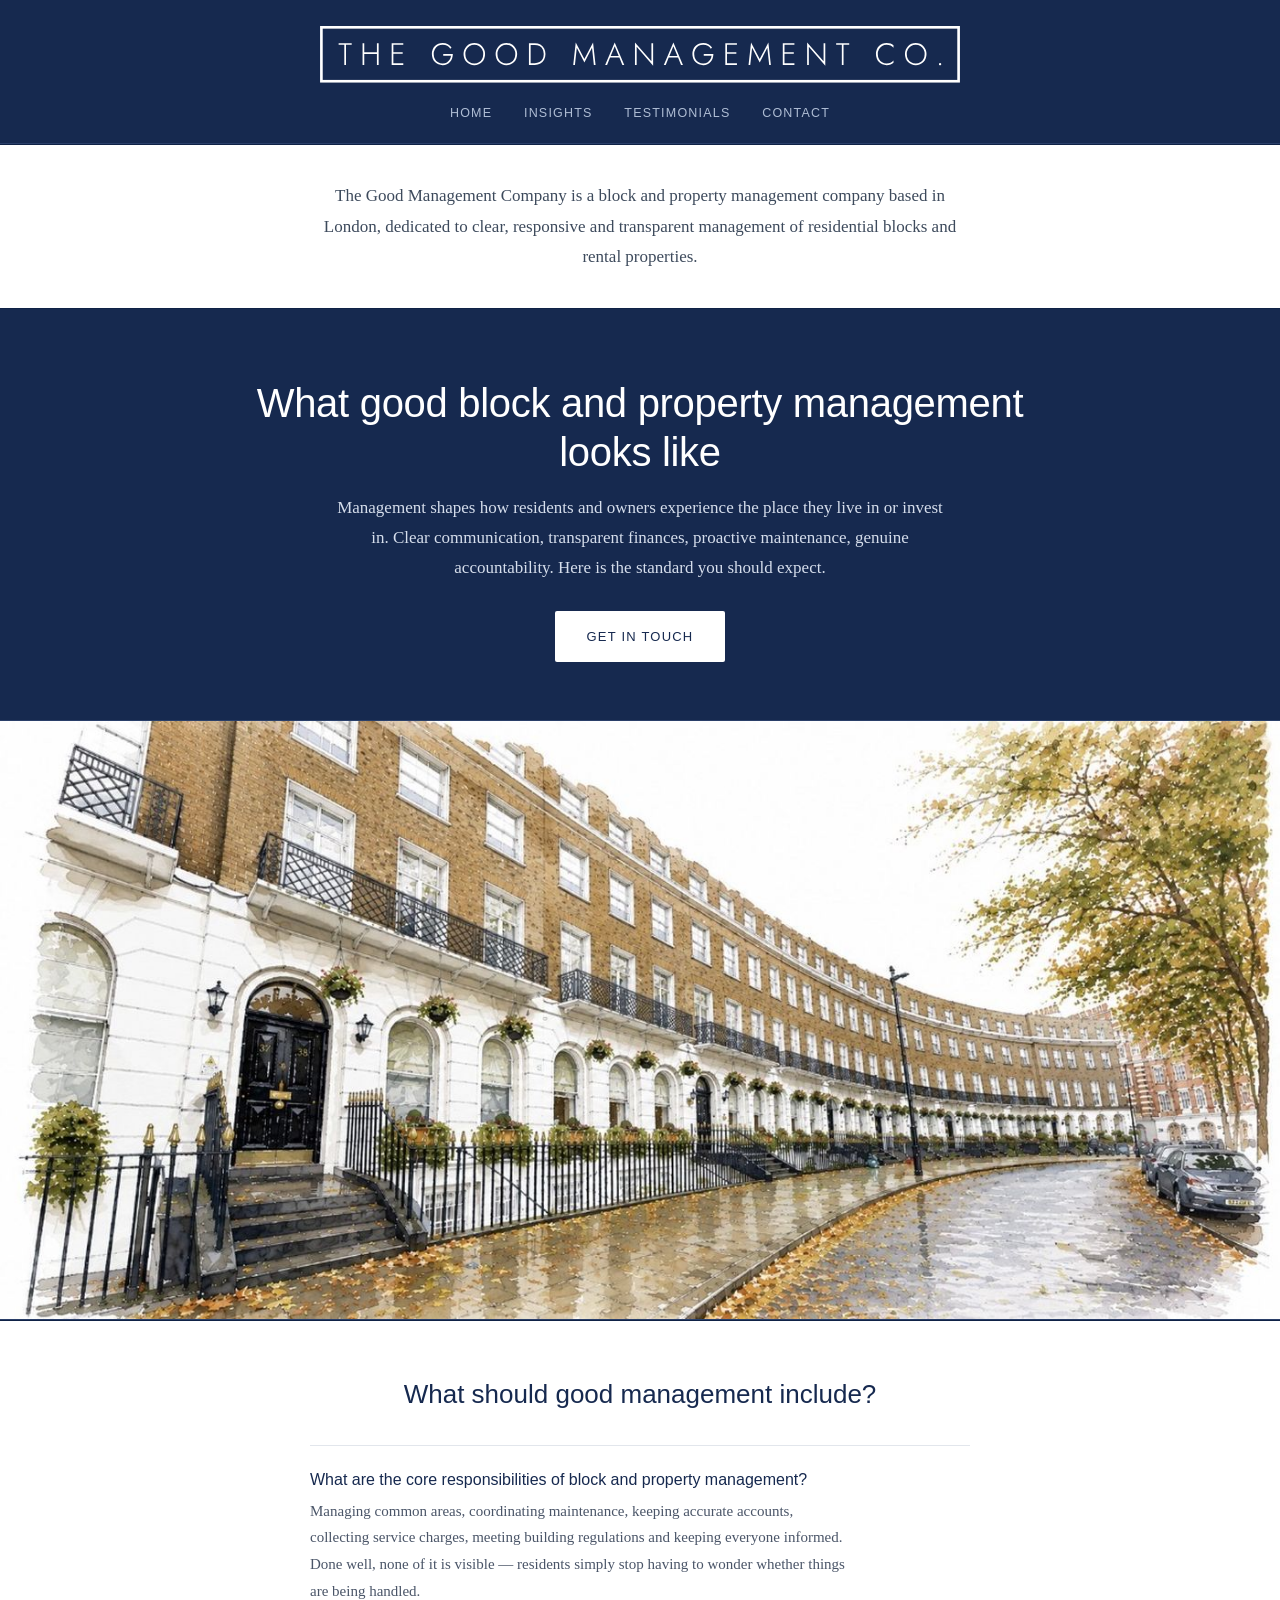
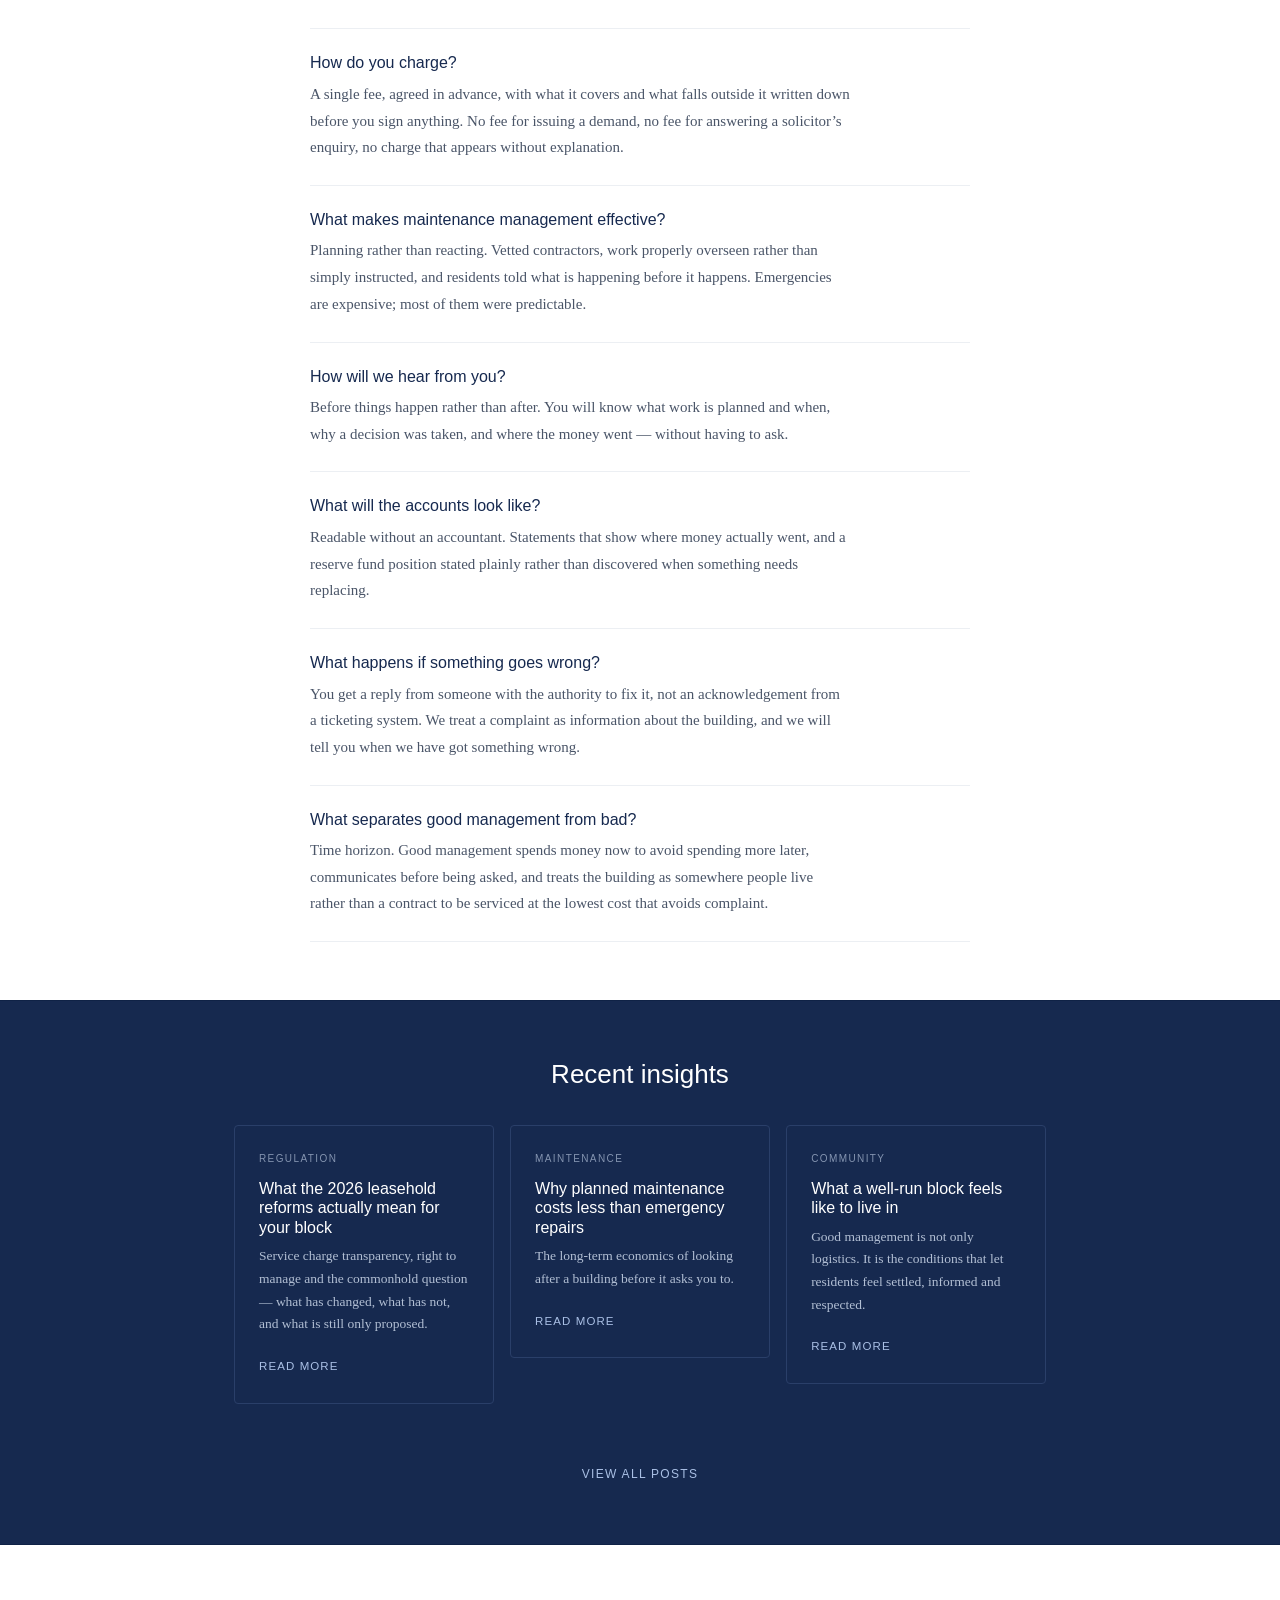
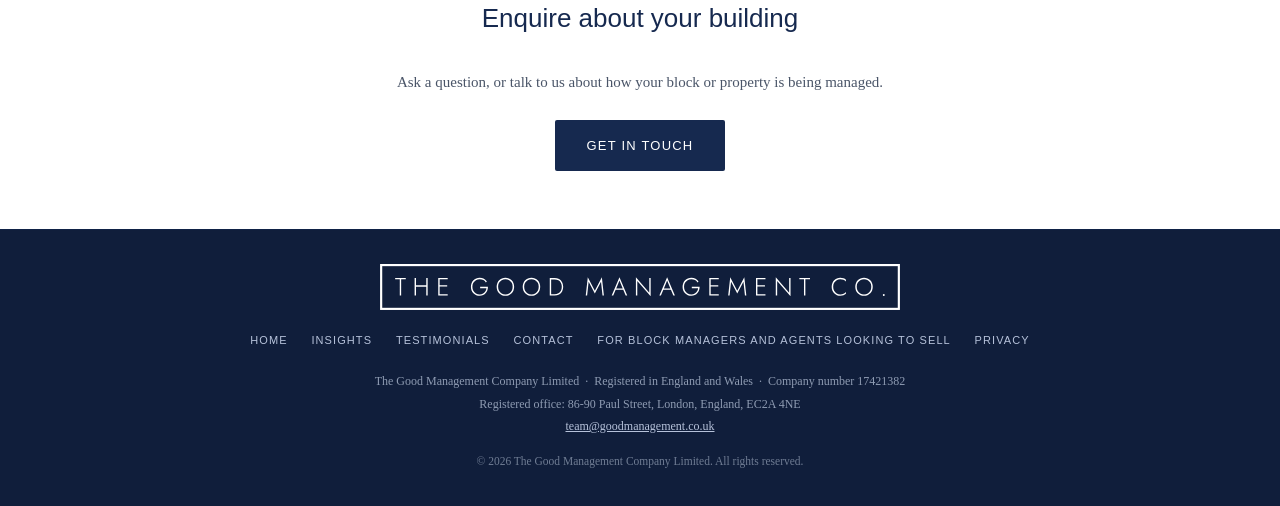
==== index.html @ 45e31a8b "Add files via upload" ====
<!DOCTYPE html>
<html lang="en-GB">
<head>
<meta charset="utf-8">
<meta name="viewport" content="width=device-width, initial-scale=1">
<title>The Good Management Company | Block and property management, London</title>
<meta name="description" content="What good block and property management looks like. Clear communication, transparent finances and proactive maintenance, explained by a London block and property management company.">
<link rel="stylesheet" href="tgmc-styles.css">
<link rel="icon" type="image/svg+xml" href="favicon.svg">
<meta property="og:title" content="The Good Management Company | Block and property management, London">
<meta property="og:description" content="What good block and property management looks like. Clear communication, transparent finances and proactive maintenance, explained by a London block and property management company.">
<meta property="og:type" content="website">
<meta name="twitter:card" content="summary">
<script type="application/ld+json">
{
  "@context": "https://schema.org",
  "@type": "LocalBusiness",
  "@id": "https://goodmanagement.co.uk/#organisation",
  "name": "The Good Management Company",
  "legalName": "The Good Management Company Limited",
  "url": "https://goodmanagement.co.uk",
  "email": "team@goodmanagement.co.uk",
  "areaServed": { "@type": "City", "name": "London" },
  "address": { "@type": "PostalAddress", "addressLocality": "London", "addressCountry": "GB" },
  "description": "Block and property management company based in London.",
  "knowsAbout": ["Block management", "Property management", "Service charges", "Leasehold", "Building safety"]
}
</script>
<script type="application/ld+json">
{
  "@context": "https://schema.org",
  "@type": "FAQPage",
  "mainEntity": [
    {"@type":"Question","name":"What are the core responsibilities of block and property management?","acceptedAnswer":{"@type":"Answer","text":"Managing common areas, coordinating maintenance, keeping accurate leaseholder and resident accounts, collecting service charges and rent, meeting building regulations, and keeping everyone informed."}},
    {"@type":"Question","name":"How do you charge?","acceptedAnswer":{"@type":"Answer","text":"A single fee, agreed in advance, with what it covers and what falls outside it written down before you sign anything. No fee for issuing a demand, no fee for answering a solicitor's enquiry, no charge that appears without having been explained first."}},
    {"@type":"Question","name":"What makes maintenance management effective?","acceptedAnswer":{"@type":"Answer","text":"Planning rather than reacting. Vetted contractors, work that is properly overseen, records kept as a matter of course, and residents told what is happening before it happens."}},
    {"@type":"Question","name":"How will we hear from you?","acceptedAnswer":{"@type":"Answer","text":"Before things happen rather than after. You will know what work is planned and when, why a decision was taken, and where the money went, without having to ask."}},
    {"@type":"Question","name":"What will the accounts look like?","acceptedAnswer":{"@type":"Answer","text":"Readable without an accountant. Statements that show where money actually went, and a reserve fund position stated plainly rather than discovered when something needs replacing."}},
    {"@type":"Question","name":"What happens if something goes wrong?","acceptedAnswer":{"@type":"Answer","text":"You get a reply from someone with the authority to fix it, not an acknowledgement from a ticketing system. We treat a complaint as information about the building, and we will tell you when we have got something wrong."}},
    {"@type":"Question","name":"What separates good management from bad?","acceptedAnswer":{"@type":"Answer","text":"Time horizon. Good management spends money now to avoid spending more later, communicates before being asked, keeps the finances legible, and treats the building as somewhere people live."}}
  ]
}
</script>
</head>
<body>

<header class="site-header">
  <div class="container">
    <a class="mark" href="index.html" aria-label="The Good Management Company — home">
      <svg viewBox="0 0 724 64" xmlns="http://www.w3.org/2000/svg" role="img" aria-label="The Good Management Co."><rect x="1.5" y="1.5" width="721" height="61" fill="none" stroke="#ffffff" stroke-width="3"/><path d="M20.99 21.319999999999997V19.499999999999996H35.795V21.319999999999997H29.355V44.0H27.43V21.319999999999997Z M48.07840909090909 19.499999999999996H50.003409090909095V29.755H64.3184090909091V19.499999999999996H66.2784090909091V44.0H64.3184090909091V31.575H50.003409090909095V44.0H48.07840909090909Z M81.01181818181817 19.499999999999996H94.17181818181817V21.319999999999997H82.93681818181817V29.65H93.47181818181818V31.47H82.93681818181817V42.18H94.17181818181817V44.0H81.01181818181817Z M139.35363636363635 33.605V31.784999999999997H150.23863636363637Q150.23863636363637 34.269999999999996 149.45113636363635 36.527499999999996Q148.66363636363636 38.785 147.17613636363637 40.535Q145.68863636363636 42.285 143.55363636363637 43.3Q141.41863636363638 44.315 138.72363636363636 44.315Q136.09863636363636 44.315 133.87613636363636 43.3875Q131.65363636363637 42.46 129.99113636363637 40.78Q128.32863636363638 39.1 127.41863636363638 36.79Q126.50863636363637 34.48 126.50863636363637 31.75Q126.50863636363637 29.019999999999996 127.41863636363638 26.709999999999997Q128.32863636363638 24.4 129.99113636363637 22.72Q131.65363636363637 21.04 133.87613636363636 20.112499999999997Q136.09863636363636 19.185 138.72363636363636 19.185Q142.11863636363637 19.185 144.63863636363635 20.585Q147.15863636363636 21.985 148.73363636363638 24.435L147.33363636363637 25.659999999999997Q146.10863636363638 23.63 143.90363636363637 22.369999999999997Q141.69863636363635 21.11 138.72363636363636 21.11Q135.81863636363636 21.11 133.52613636363637 22.474999999999998Q131.23363636363638 23.839999999999996 129.88613636363635 26.22Q128.53863636363636 28.599999999999998 128.53863636363636 31.75Q128.53863636363636 34.864999999999995 129.88613636363635 37.262499999999996Q131.23363636363638 39.66 133.52613636363637 41.025Q135.81863636363636 42.39 138.72363636363636 42.39Q141.48863636363637 42.39 143.50113636363636 41.182500000000005Q145.51363636363635 39.975 146.70363636363635 37.980000000000004Q147.89363636363638 35.985 148.13863636363635 33.605Z M162.34704545454545 31.75Q162.34704545454545 29.055 163.25704545454545 26.7625Q164.16704545454547 24.47 165.81204545454545 22.7725Q167.45704545454547 21.075 169.67954545454546 20.13Q171.90204545454546 19.185 174.52704545454546 19.185Q177.15204545454546 19.185 179.37454545454545 20.13Q181.59704545454545 21.075 183.24204545454546 22.7725Q184.88704545454547 24.47 185.79704545454547 26.7625Q186.70704545454547 29.055 186.70704545454547 31.75Q186.70704545454547 34.445 185.79704545454547 36.7375Q184.88704545454547 39.03 183.24204545454546 40.7275Q181.59704545454545 42.425 179.37454545454545 43.37Q177.15204545454546 44.315 174.52704545454546 44.315Q171.90204545454546 44.315 169.67954545454546 43.37Q167.45704545454547 42.425 165.81204545454545 40.7275Q164.16704545454547 39.03 163.25704545454545 36.7375Q162.34704545454545 34.445 162.34704545454545 31.75ZM164.37704545454545 31.75Q164.37704545454545 34.83 165.68954545454545 37.2275Q167.00204545454545 39.625 169.29454545454547 41.0075Q171.58704545454546 42.39 174.52704545454546 42.39Q177.46704545454546 42.39 179.75954545454545 41.0075Q182.05204545454546 39.625 183.34704545454548 37.2275Q184.64204545454547 34.83 184.64204545454547 31.75Q184.64204545454547 28.669999999999998 183.34704545454548 26.272499999999997Q182.05204545454546 23.874999999999996 179.75954545454545 22.4925Q177.46704545454546 21.11 174.52704545454546 21.11Q171.58704545454546 21.11 169.29454545454547 22.4925Q167.00204545454545 23.874999999999996 165.68954545454545 26.272499999999997Q164.37704545454545 28.669999999999998 164.37704545454545 31.75Z M198.64045454545456 31.75Q198.64045454545456 29.055 199.55045454545456 26.7625Q200.46045454545458 24.47 202.10545454545456 22.7725Q203.75045454545457 21.075 205.97295454545457 20.13Q208.19545454545457 19.185 210.82045454545457 19.185Q213.44545454545457 19.185 215.66795454545456 20.13Q217.89045454545456 21.075 219.53545454545457 22.7725Q221.18045454545458 24.47 222.09045454545458 26.7625Q223.00045454545457 29.055 223.00045454545457 31.75Q223.00045454545457 34.445 222.09045454545458 36.7375Q221.18045454545458 39.03 219.53545454545457 40.7275Q217.89045454545456 42.425 215.66795454545456 43.37Q213.44545454545457 44.315 210.82045454545457 44.315Q208.19545454545457 44.315 205.97295454545457 43.37Q203.75045454545457 42.425 202.10545454545456 40.7275Q200.46045454545458 39.03 199.55045454545456 36.7375Q198.64045454545456 34.445 198.64045454545456 31.75ZM200.67045454545456 31.75Q200.67045454545456 34.83 201.98295454545456 37.2275Q203.29545454545456 39.625 205.58795454545458 41.0075Q207.88045454545457 42.39 210.82045454545457 42.39Q213.76045454545456 42.39 216.05295454545455 41.0075Q218.34545454545457 39.625 219.6404545454546 37.2275Q220.93545454545458 34.83 220.93545454545458 31.75Q220.93545454545458 28.669999999999998 219.6404545454546 26.272499999999997Q218.34545454545457 23.874999999999996 216.05295454545455 22.4925Q213.76045454545456 21.11 210.82045454545457 21.11Q207.88045454545457 21.11 205.58795454545458 22.4925Q203.29545454545456 23.874999999999996 201.98295454545456 26.272499999999997Q200.67045454545456 28.669999999999998 200.67045454545456 31.75Z M242.98386363636368 44.0H236.33386363636367V19.499999999999996H242.98386363636368Q246.55386363636367 19.499999999999996 249.26636363636368 21.04Q251.97886363636368 22.58 253.5013636363637 25.3275Q255.02386363636367 28.075 255.02386363636367 31.75Q255.02386363636367 35.425 253.5013636363637 38.1725Q251.97886363636368 40.92 249.26636363636368 42.46Q246.55386363636367 44.0 242.98386363636368 44.0ZM242.98386363636368 21.424999999999997H238.25886363636369V42.075H242.98386363636368Q246.02886363636367 42.075 248.30386363636367 40.7975Q250.57886363636368 39.519999999999996 251.83886363636367 37.209999999999994Q253.0988636363637 34.9 253.0988636363637 31.75Q253.0988636363637 28.599999999999998 251.83886363636367 26.29Q250.57886363636368 23.979999999999997 248.30386363636367 22.702499999999997Q246.02886363636367 21.424999999999997 242.98386363636368 21.424999999999997Z M290.47568181818184 24.61 288.3756818181819 44.0H286.45068181818186L289.28568181818184 18.554999999999996L299.08568181818185 37.385L308.88568181818187 18.554999999999996L311.72068181818184 44.0H309.79568181818183L307.69568181818187 24.61L299.08568181818185 41.165Z M342.02909090909094 44.0 338.669090909091 35.775H328.099090909091L324.739090909091 44.0H322.56909090909096L333.38409090909096 18.554999999999996L344.19909090909096 44.0ZM333.38409090909096 22.999999999999996 328.86909090909097 33.955H337.93409090909097Z M374.92750000000007 19.499999999999996H376.8525000000001V44.945L358.2325000000001 23.56V44.0H356.30750000000006V18.554999999999996L374.92750000000007 40.01Z M408.42090909090916 44.0 405.0609090909092 35.775H394.4909090909092L391.1309090909092 44.0H388.9609090909092L399.7759090909092 18.554999999999996L410.5909090909092 44.0ZM399.7759090909092 22.999999999999996 395.2609090909092 33.955H404.3259090909092Z M434.1443181818183 33.605V31.784999999999997H445.02931818181827Q445.02931818181827 34.269999999999996 444.2418181818183 36.527499999999996Q443.4543181818183 38.785 441.9668181818183 40.535Q440.4793181818183 42.285 438.34431818181827 43.3Q436.2093181818183 44.315 433.5143181818183 44.315Q430.8893181818183 44.315 428.66681818181826 43.3875Q426.4443181818183 42.46 424.78181818181827 40.78Q423.1193181818183 39.1 422.2093181818183 36.79Q421.2993181818183 34.48 421.2993181818183 31.75Q421.2993181818183 29.019999999999996 422.2093181818183 26.709999999999997Q423.1193181818183 24.4 424.78181818181827 22.72Q426.4443181818183 21.04 428.66681818181826 20.112499999999997Q430.8893181818183 19.185 433.5143181818183 19.185Q436.90931818181826 19.185 439.4293181818183 20.585Q441.9493181818183 21.985 443.5243181818183 24.435L442.1243181818183 25.659999999999997Q440.8993181818183 23.63 438.6943181818183 22.369999999999997Q436.4893181818183 21.11 433.5143181818183 21.11Q430.6093181818183 21.11 428.3168181818183 22.474999999999998Q426.0243181818183 23.839999999999996 424.67681818181825 26.22Q423.3293181818183 28.599999999999998 423.3293181818183 31.75Q423.3293181818183 34.864999999999995 424.67681818181825 37.262499999999996Q426.0243181818183 39.66 428.3168181818183 41.025Q430.6093181818183 42.39 433.5143181818183 42.39Q436.27931818181827 42.39 438.29181818181826 41.182500000000005Q440.3043181818183 39.975 441.4943181818183 37.980000000000004Q442.6843181818183 35.985 442.9293181818183 33.605Z M458.53772727272735 19.499999999999996H471.6977272727274V21.319999999999997H460.46272727272736V29.65H470.99772727272733V31.47H460.46272727272736V42.18H471.6977272727274V44.0H458.53772727272735Z M488.84613636363645 24.61 486.7461363636365 44.0H484.82113636363647L487.65613636363645 18.554999999999996L497.45613636363646 37.385L507.2561363636365 18.554999999999996L510.09113636363645 44.0H508.16613636363644L506.0661363636365 24.61L497.45613636363646 41.165Z M523.5645454545456 19.499999999999996H536.7245454545456V21.319999999999997H525.4895454545456V29.65H536.0245454545455V31.47H525.4895454545456V42.18H536.7245454545456V44.0H523.5645454545456Z M569.7279545454546 19.499999999999996H571.6529545454547V44.945L553.0329545454547 23.56V44.0H551.1079545454547V18.554999999999996L569.7279545454546 40.01Z M583.9363636363638 21.319999999999997V19.499999999999996H598.7413636363638V21.319999999999997H592.3013636363638V44.0H590.3763636363637V21.319999999999997Z M631.043181818182 31.75Q631.043181818182 34.864999999999995 632.373181818182 37.262499999999996Q633.703181818182 39.66 635.943181818182 41.00749999999999Q638.183181818182 42.355 640.948181818182 42.355Q643.538181818182 42.355 645.498181818182 41.4625Q647.458181818182 40.57 648.823181818182 38.995V41.585Q647.283181818182 42.95 645.463181818182 43.6325Q643.643181818182 44.315 640.948181818182 44.315Q638.393181818182 44.315 636.223181818182 43.3875Q634.053181818182 42.46 632.425681818182 40.78Q630.798181818182 39.1 629.8881818181819 36.79Q628.978181818182 34.48 628.978181818182 31.75Q628.978181818182 29.019999999999996 629.8881818181819 26.709999999999997Q630.798181818182 24.4 632.425681818182 22.72Q634.053181818182 21.04 636.223181818182 20.112499999999997Q638.393181818182 19.185 640.948181818182 19.185Q643.643181818182 19.185 645.463181818182 19.8675Q647.283181818182 20.549999999999997 648.823181818182 21.915V24.47Q647.458181818182 22.93 645.480681818182 22.0375Q643.503181818182 21.145 640.948181818182 21.145Q638.183181818182 21.145 635.943181818182 22.4925Q633.703181818182 23.839999999999996 632.373181818182 26.22Q631.043181818182 28.599999999999998 631.043181818182 31.75Z M661.806590909091 31.75Q661.806590909091 29.055 662.7165909090911 26.7625Q663.6265909090911 24.47 665.2715909090911 22.7725Q666.916590909091 21.075 669.139090909091 20.13Q671.3615909090911 19.185 673.9865909090911 19.185Q676.6115909090911 19.185 678.8340909090911 20.13Q681.056590909091 21.075 682.701590909091 22.7725Q684.3465909090911 24.47 685.2565909090911 26.7625Q686.166590909091 29.055 686.166590909091 31.75Q686.166590909091 34.445 685.2565909090911 36.7375Q684.3465909090911 39.03 682.701590909091 40.7275Q681.056590909091 42.425 678.8340909090911 43.37Q676.6115909090911 44.315 673.9865909090911 44.315Q671.3615909090911 44.315 669.139090909091 43.37Q666.916590909091 42.425 665.2715909090911 40.7275Q663.6265909090911 39.03 662.7165909090911 36.7375Q661.806590909091 34.445 661.806590909091 31.75ZM663.8365909090911 31.75Q663.8365909090911 34.83 665.1490909090911 37.2275Q666.4615909090911 39.625 668.754090909091 41.0075Q671.046590909091 42.39 673.9865909090911 42.39Q676.926590909091 42.39 679.219090909091 41.0075Q681.5115909090911 39.625 682.806590909091 37.2275Q684.1015909090911 34.83 684.1015909090911 31.75Q684.1015909090911 28.669999999999998 682.806590909091 26.272499999999997Q681.5115909090911 23.874999999999996 679.219090909091 22.4925Q676.926590909091 21.11 673.9865909090911 21.11Q671.046590909091 21.11 668.754090909091 22.4925Q666.4615909090911 23.874999999999996 665.1490909090911 26.272499999999997Q663.8365909090911 28.669999999999998 663.8365909090911 31.75Z M700.2350000000001 43.16Q700.2350000000001 42.6 700.6200000000001 42.215Q701.0050000000002 41.83 701.5300000000002 41.83Q702.0550000000002 41.83 702.4400000000002 42.215Q702.8250000000002 42.6 702.8250000000002 43.16Q702.8250000000002 43.685 702.4400000000002 44.07Q702.0550000000002 44.455 701.5300000000002 44.455Q701.0050000000002 44.455 700.6200000000001 44.07Q700.2350000000001 43.685 700.2350000000001 43.16Z" fill="#ffffff"/></svg>
    </a>
    <nav>
      <a href="index.html" aria-current="page">Home</a>
      <a href="insights.html">Insights</a>
      <a href="testimonials.html">Testimonials</a>
      <a href="contact.html">Contact</a>
    </nav>
  </div>
</header>


<div class="section-white" style="padding:36px 0">
  <div class="container">
    <p class="lede" style="text-align:center; max-width:660px; margin:0 auto">The Good Management Company is a block and property management company based in London, dedicated to clear, responsive and transparent management of residential blocks and rental properties.</p>
  </div>
</div>

<section class="section section-centred" style="padding-top:70px">
  <div class="container">
    <h1>What good block and property management looks like</h1>
    <p class="lede">Management shapes how residents and owners experience the place they live in or invest in. Clear communication, transparent finances, proactive maintenance, genuine accountability. Here is the standard you should expect.</p>
    <p style="margin-top:28px"><a class="btn" href="contact.html">Get in touch</a></p>
  </div>
</section>

<figure class="band">
  <img src="crescent.jpg" alt="Illustration of a Georgian crescent terrace in London, with iron railings, arched ground-floor windows and autumn trees.">
</figure>

<section class="section section-white" id="faq">
  <div class="container">
    <h2 style="text-align:center">What should good management include?</h2>
    <div class="qa">
      <div class="qa-item">
        <h3>What are the core responsibilities of block and property management?</h3>
        <p>Managing common areas, coordinating maintenance, keeping accurate accounts, collecting service charges, meeting building regulations and keeping everyone informed. Done well, none of it is visible &mdash; residents simply stop having to wonder whether things are being handled.</p>
      </div>
      <div class="qa-item">
        <h3>How do you charge?</h3>
        <p>A single fee, agreed in advance, with what it covers and what falls outside it written down before you sign anything. No fee for issuing a demand, no fee for answering a solicitor&rsquo;s enquiry, no charge that appears without explanation.</p>
      </div>
      <div class="qa-item">
        <h3>What makes maintenance management effective?</h3>
        <p>Planning rather than reacting. Vetted contractors, work properly overseen rather than simply instructed, and residents told what is happening before it happens. Emergencies are expensive; most of them were predictable.</p>
      </div>
      <div class="qa-item">
        <h3>How will we hear from you?</h3>
        <p>Before things happen rather than after. You will know what work is planned and when, why a decision was taken, and where the money went &mdash; without having to ask.</p>
      </div>
      <div class="qa-item">
        <h3>What will the accounts look like?</h3>
        <p>Readable without an accountant. Statements that show where money actually went, and a reserve fund position stated plainly rather than discovered when something needs replacing.</p>
      </div>
      <div class="qa-item">
        <h3>What happens if something goes wrong?</h3>
        <p>You get a reply from someone with the authority to fix it, not an acknowledgement from a ticketing system. We treat a complaint as information about the building, and we will tell you when we have got something wrong.</p>
      </div>
      <div class="qa-item">
        <h3>What separates good management from bad?</h3>
        <p>Time horizon. Good management spends money now to avoid spending more later, communicates before being asked, and treats the building as somewhere people live rather than a contract to be serviced at the lowest cost that avoids complaint.</p>
      </div>
    </div>
  </div>
</section>

<section class="section" id="blog">
  <div class="container">
    <h2 style="text-align:center">Recent insights</h2>
    <div class="card-grid">
      <div class="card">
        <div class="tag">Regulation</div>
        <h3>What the 2026 leasehold reforms actually mean for your block</h3>
        <p>Service charge transparency, right to manage and the commonhold question — what has changed, what has not, and what is still only proposed.</p>
        <a class="more" href="article.html">Read more</a>
      </div>
      <div class="card">
        <div class="tag">Maintenance</div>
        <h3>Why planned maintenance costs less than emergency repairs</h3>
        <p>The long-term economics of looking after a building before it asks you to.</p>
        <a class="more" href="article.html">Read more</a>
      </div>
      <div class="card">
        <div class="tag">Community</div>
        <h3>What a well-run block feels like to live in</h3>
        <p>Good management is not only logistics. It is the conditions that let residents feel settled, informed and respected.</p>
        <a class="more" href="article.html">Read more</a>
      </div>
    </div>
    <div class="view-all"><a href="insights.html">View all posts</a></div>
  </div>
</section>

<section class="section section-centred section-white" id="contact">
  <div class="container">
    <h2>Enquire about your building</h2>
    <p>Ask a question, or talk to us about how your block or property is being managed.</p>
    <p style="margin-top:24px"><a class="btn" href="contact.html">Get in touch</a></p>
  </div>
</section>


<footer class="site-footer">
  <div class="container">
    <div class="mark">
      <svg viewBox="0 0 724 64" xmlns="http://www.w3.org/2000/svg" role="img" aria-label="The Good Management Co."><rect x="1.5" y="1.5" width="721" height="61" fill="none" stroke="#ffffff" stroke-width="3"/><path d="M20.99 21.319999999999997V19.499999999999996H35.795V21.319999999999997H29.355V44.0H27.43V21.319999999999997Z M48.07840909090909 19.499999999999996H50.003409090909095V29.755H64.3184090909091V19.499999999999996H66.2784090909091V44.0H64.3184090909091V31.575H50.003409090909095V44.0H48.07840909090909Z M81.01181818181817 19.499999999999996H94.17181818181817V21.319999999999997H82.93681818181817V29.65H93.47181818181818V31.47H82.93681818181817V42.18H94.17181818181817V44.0H81.01181818181817Z M139.35363636363635 33.605V31.784999999999997H150.23863636363637Q150.23863636363637 34.269999999999996 149.45113636363635 36.527499999999996Q148.66363636363636 38.785 147.17613636363637 40.535Q145.68863636363636 42.285 143.55363636363637 43.3Q141.41863636363638 44.315 138.72363636363636 44.315Q136.09863636363636 44.315 133.87613636363636 43.3875Q131.65363636363637 42.46 129.99113636363637 40.78Q128.32863636363638 39.1 127.41863636363638 36.79Q126.50863636363637 34.48 126.50863636363637 31.75Q126.50863636363637 29.019999999999996 127.41863636363638 26.709999999999997Q128.32863636363638 24.4 129.99113636363637 22.72Q131.65363636363637 21.04 133.87613636363636 20.112499999999997Q136.09863636363636 19.185 138.72363636363636 19.185Q142.11863636363637 19.185 144.63863636363635 20.585Q147.15863636363636 21.985 148.73363636363638 24.435L147.33363636363637 25.659999999999997Q146.10863636363638 23.63 143.90363636363637 22.369999999999997Q141.69863636363635 21.11 138.72363636363636 21.11Q135.81863636363636 21.11 133.52613636363637 22.474999999999998Q131.23363636363638 23.839999999999996 129.88613636363635 26.22Q128.53863636363636 28.599999999999998 128.53863636363636 31.75Q128.53863636363636 34.864999999999995 129.88613636363635 37.262499999999996Q131.23363636363638 39.66 133.52613636363637 41.025Q135.81863636363636 42.39 138.72363636363636 42.39Q141.48863636363637 42.39 143.50113636363636 41.182500000000005Q145.51363636363635 39.975 146.70363636363635 37.980000000000004Q147.89363636363638 35.985 148.13863636363635 33.605Z M162.34704545454545 31.75Q162.34704545454545 29.055 163.25704545454545 26.7625Q164.16704545454547 24.47 165.81204545454545 22.7725Q167.45704545454547 21.075 169.67954545454546 20.13Q171.90204545454546 19.185 174.52704545454546 19.185Q177.15204545454546 19.185 179.37454545454545 20.13Q181.59704545454545 21.075 183.24204545454546 22.7725Q184.88704545454547 24.47 185.79704545454547 26.7625Q186.70704545454547 29.055 186.70704545454547 31.75Q186.70704545454547 34.445 185.79704545454547 36.7375Q184.88704545454547 39.03 183.24204545454546 40.7275Q181.59704545454545 42.425 179.37454545454545 43.37Q177.15204545454546 44.315 174.52704545454546 44.315Q171.90204545454546 44.315 169.67954545454546 43.37Q167.45704545454547 42.425 165.81204545454545 40.7275Q164.16704545454547 39.03 163.25704545454545 36.7375Q162.34704545454545 34.445 162.34704545454545 31.75ZM164.37704545454545 31.75Q164.37704545454545 34.83 165.68954545454545 37.2275Q167.00204545454545 39.625 169.29454545454547 41.0075Q171.58704545454546 42.39 174.52704545454546 42.39Q177.46704545454546 42.39 179.75954545454545 41.0075Q182.05204545454546 39.625 183.34704545454548 37.2275Q184.64204545454547 34.83 184.64204545454547 31.75Q184.64204545454547 28.669999999999998 183.34704545454548 26.272499999999997Q182.05204545454546 23.874999999999996 179.75954545454545 22.4925Q177.46704545454546 21.11 174.52704545454546 21.11Q171.58704545454546 21.11 169.29454545454547 22.4925Q167.00204545454545 23.874999999999996 165.68954545454545 26.272499999999997Q164.37704545454545 28.669999999999998 164.37704545454545 31.75Z M198.64045454545456 31.75Q198.64045454545456 29.055 199.55045454545456 26.7625Q200.46045454545458 24.47 202.10545454545456 22.7725Q203.75045454545457 21.075 205.97295454545457 20.13Q208.19545454545457 19.185 210.82045454545457 19.185Q213.44545454545457 19.185 215.66795454545456 20.13Q217.89045454545456 21.075 219.53545454545457 22.7725Q221.18045454545458 24.47 222.09045454545458 26.7625Q223.00045454545457 29.055 223.00045454545457 31.75Q223.00045454545457 34.445 222.09045454545458 36.7375Q221.18045454545458 39.03 219.53545454545457 40.7275Q217.89045454545456 42.425 215.66795454545456 43.37Q213.44545454545457 44.315 210.82045454545457 44.315Q208.19545454545457 44.315 205.97295454545457 43.37Q203.75045454545457 42.425 202.10545454545456 40.7275Q200.46045454545458 39.03 199.55045454545456 36.7375Q198.64045454545456 34.445 198.64045454545456 31.75ZM200.67045454545456 31.75Q200.67045454545456 34.83 201.98295454545456 37.2275Q203.29545454545456 39.625 205.58795454545458 41.0075Q207.88045454545457 42.39 210.82045454545457 42.39Q213.76045454545456 42.39 216.05295454545455 41.0075Q218.34545454545457 39.625 219.6404545454546 37.2275Q220.93545454545458 34.83 220.93545454545458 31.75Q220.93545454545458 28.669999999999998 219.6404545454546 26.272499999999997Q218.34545454545457 23.874999999999996 216.05295454545455 22.4925Q213.76045454545456 21.11 210.82045454545457 21.11Q207.88045454545457 21.11 205.58795454545458 22.4925Q203.29545454545456 23.874999999999996 201.98295454545456 26.272499999999997Q200.67045454545456 28.669999999999998 200.67045454545456 31.75Z M242.98386363636368 44.0H236.33386363636367V19.499999999999996H242.98386363636368Q246.55386363636367 19.499999999999996 249.26636363636368 21.04Q251.97886363636368 22.58 253.5013636363637 25.3275Q255.02386363636367 28.075 255.02386363636367 31.75Q255.02386363636367 35.425 253.5013636363637 38.1725Q251.97886363636368 40.92 249.26636363636368 42.46Q246.55386363636367 44.0 242.98386363636368 44.0ZM242.98386363636368 21.424999999999997H238.25886363636369V42.075H242.98386363636368Q246.02886363636367 42.075 248.30386363636367 40.7975Q250.57886363636368 39.519999999999996 251.83886363636367 37.209999999999994Q253.0988636363637 34.9 253.0988636363637 31.75Q253.0988636363637 28.599999999999998 251.83886363636367 26.29Q250.57886363636368 23.979999999999997 248.30386363636367 22.702499999999997Q246.02886363636367 21.424999999999997 242.98386363636368 21.424999999999997Z M290.47568181818184 24.61 288.3756818181819 44.0H286.45068181818186L289.28568181818184 18.554999999999996L299.08568181818185 37.385L308.88568181818187 18.554999999999996L311.72068181818184 44.0H309.79568181818183L307.69568181818187 24.61L299.08568181818185 41.165Z M342.02909090909094 44.0 338.669090909091 35.775H328.099090909091L324.739090909091 44.0H322.56909090909096L333.38409090909096 18.554999999999996L344.19909090909096 44.0ZM333.38409090909096 22.999999999999996 328.86909090909097 33.955H337.93409090909097Z M374.92750000000007 19.499999999999996H376.8525000000001V44.945L358.2325000000001 23.56V44.0H356.30750000000006V18.554999999999996L374.92750000000007 40.01Z M408.42090909090916 44.0 405.0609090909092 35.775H394.4909090909092L391.1309090909092 44.0H388.9609090909092L399.7759090909092 18.554999999999996L410.5909090909092 44.0ZM399.7759090909092 22.999999999999996 395.2609090909092 33.955H404.3259090909092Z M434.1443181818183 33.605V31.784999999999997H445.02931818181827Q445.02931818181827 34.269999999999996 444.2418181818183 36.527499999999996Q443.4543181818183 38.785 441.9668181818183 40.535Q440.4793181818183 42.285 438.34431818181827 43.3Q436.2093181818183 44.315 433.5143181818183 44.315Q430.8893181818183 44.315 428.66681818181826 43.3875Q426.4443181818183 42.46 424.78181818181827 40.78Q423.1193181818183 39.1 422.2093181818183 36.79Q421.2993181818183 34.48 421.2993181818183 31.75Q421.2993181818183 29.019999999999996 422.2093181818183 26.709999999999997Q423.1193181818183 24.4 424.78181818181827 22.72Q426.4443181818183 21.04 428.66681818181826 20.112499999999997Q430.8893181818183 19.185 433.5143181818183 19.185Q436.90931818181826 19.185 439.4293181818183 20.585Q441.9493181818183 21.985 443.5243181818183 24.435L442.1243181818183 25.659999999999997Q440.8993181818183 23.63 438.6943181818183 22.369999999999997Q436.4893181818183 21.11 433.5143181818183 21.11Q430.6093181818183 21.11 428.3168181818183 22.474999999999998Q426.0243181818183 23.839999999999996 424.67681818181825 26.22Q423.3293181818183 28.599999999999998 423.3293181818183 31.75Q423.3293181818183 34.864999999999995 424.67681818181825 37.262499999999996Q426.0243181818183 39.66 428.3168181818183 41.025Q430.6093181818183 42.39 433.5143181818183 42.39Q436.27931818181827 42.39 438.29181818181826 41.182500000000005Q440.3043181818183 39.975 441.4943181818183 37.980000000000004Q442.6843181818183 35.985 442.9293181818183 33.605Z M458.53772727272735 19.499999999999996H471.6977272727274V21.319999999999997H460.46272727272736V29.65H470.99772727272733V31.47H460.46272727272736V42.18H471.6977272727274V44.0H458.53772727272735Z M488.84613636363645 24.61 486.7461363636365 44.0H484.82113636363647L487.65613636363645 18.554999999999996L497.45613636363646 37.385L507.2561363636365 18.554999999999996L510.09113636363645 44.0H508.16613636363644L506.0661363636365 24.61L497.45613636363646 41.165Z M523.5645454545456 19.499999999999996H536.7245454545456V21.319999999999997H525.4895454545456V29.65H536.0245454545455V31.47H525.4895454545456V42.18H536.7245454545456V44.0H523.5645454545456Z M569.7279545454546 19.499999999999996H571.6529545454547V44.945L553.0329545454547 23.56V44.0H551.1079545454547V18.554999999999996L569.7279545454546 40.01Z M583.9363636363638 21.319999999999997V19.499999999999996H598.7413636363638V21.319999999999997H592.3013636363638V44.0H590.3763636363637V21.319999999999997Z M631.043181818182 31.75Q631.043181818182 34.864999999999995 632.373181818182 37.262499999999996Q633.703181818182 39.66 635.943181818182 41.00749999999999Q638.183181818182 42.355 640.948181818182 42.355Q643.538181818182 42.355 645.498181818182 41.4625Q647.458181818182 40.57 648.823181818182 38.995V41.585Q647.283181818182 42.95 645.463181818182 43.6325Q643.643181818182 44.315 640.948181818182 44.315Q638.393181818182 44.315 636.223181818182 43.3875Q634.053181818182 42.46 632.425681818182 40.78Q630.798181818182 39.1 629.8881818181819 36.79Q628.978181818182 34.48 628.978181818182 31.75Q628.978181818182 29.019999999999996 629.8881818181819 26.709999999999997Q630.798181818182 24.4 632.425681818182 22.72Q634.053181818182 21.04 636.223181818182 20.112499999999997Q638.393181818182 19.185 640.948181818182 19.185Q643.643181818182 19.185 645.463181818182 19.8675Q647.283181818182 20.549999999999997 648.823181818182 21.915V24.47Q647.458181818182 22.93 645.480681818182 22.0375Q643.503181818182 21.145 640.948181818182 21.145Q638.183181818182 21.145 635.943181818182 22.4925Q633.703181818182 23.839999999999996 632.373181818182 26.22Q631.043181818182 28.599999999999998 631.043181818182 31.75Z M661.806590909091 31.75Q661.806590909091 29.055 662.7165909090911 26.7625Q663.6265909090911 24.47 665.2715909090911 22.7725Q666.916590909091 21.075 669.139090909091 20.13Q671.3615909090911 19.185 673.9865909090911 19.185Q676.6115909090911 19.185 678.8340909090911 20.13Q681.056590909091 21.075 682.701590909091 22.7725Q684.3465909090911 24.47 685.2565909090911 26.7625Q686.166590909091 29.055 686.166590909091 31.75Q686.166590909091 34.445 685.2565909090911 36.7375Q684.3465909090911 39.03 682.701590909091 40.7275Q681.056590909091 42.425 678.8340909090911 43.37Q676.6115909090911 44.315 673.9865909090911 44.315Q671.3615909090911 44.315 669.139090909091 43.37Q666.916590909091 42.425 665.2715909090911 40.7275Q663.6265909090911 39.03 662.7165909090911 36.7375Q661.806590909091 34.445 661.806590909091 31.75ZM663.8365909090911 31.75Q663.8365909090911 34.83 665.1490909090911 37.2275Q666.4615909090911 39.625 668.754090909091 41.0075Q671.046590909091 42.39 673.9865909090911 42.39Q676.926590909091 42.39 679.219090909091 41.0075Q681.5115909090911 39.625 682.806590909091 37.2275Q684.1015909090911 34.83 684.1015909090911 31.75Q684.1015909090911 28.669999999999998 682.806590909091 26.272499999999997Q681.5115909090911 23.874999999999996 679.219090909091 22.4925Q676.926590909091 21.11 673.9865909090911 21.11Q671.046590909091 21.11 668.754090909091 22.4925Q666.4615909090911 23.874999999999996 665.1490909090911 26.272499999999997Q663.8365909090911 28.669999999999998 663.8365909090911 31.75Z M700.2350000000001 43.16Q700.2350000000001 42.6 700.6200000000001 42.215Q701.0050000000002 41.83 701.5300000000002 41.83Q702.0550000000002 41.83 702.4400000000002 42.215Q702.8250000000002 42.6 702.8250000000002 43.16Q702.8250000000002 43.685 702.4400000000002 44.07Q702.0550000000002 44.455 701.5300000000002 44.455Q701.0050000000002 44.455 700.6200000000001 44.07Q700.2350000000001 43.685 700.2350000000001 43.16Z" fill="#ffffff"/></svg>
    </div>
    <div class="foot-links">
      <a href="index.html">Home</a>
      <a href="insights.html">Insights</a>
      <a href="testimonials.html">Testimonials</a>
      <a href="contact.html">Contact</a>
      <a href="sell-your-block-management-business.html">For block managers and agents looking to sell</a>
      <a href="privacy.html">Privacy</a>
    </div>
    <div class="legal">
      The Good Management Company Limited &nbsp;&middot;&nbsp; Registered in England and Wales &nbsp;&middot;&nbsp; Company number 17421382<br>
      Registered office: 86-90 Paul Street, London, England, EC2A 4NE<br>
      <a href="mailto:team@goodmanagement.co.uk">team@goodmanagement.co.uk</a>
    </div>
    <div class="line">&copy; 2026 The Good Management Company Limited. All rights reserved.</div>
  </div>
</footer>

</body>
</html>
---- tgmc-styles.css ----
/* ==========================================================================
   The Good Management Company — site stylesheet
   Version 1.0 — August 2026
   Single source of truth for colour, type and spacing across all pages.
   Change values here, not in page templates.
   ========================================================================== */

:root {
  color-scheme: light;

  /* --- Colour -------------------------------------------------------------
     Two navies, deliberately. Ink is the logo and dark panels only.
     Blue is every piece of type, every button, every link.
     Do not set headings in Ink — at display size it reads as black.        */
  --c-ink:        #16294F;   /* page background                             */
  --c-blue:       #FFFFFF;   /* headings                                    */
  --c-body:       #C7D0E0;   /* body copy                                   */
  --c-muted:      #8494B0;   /* captions, tags, secondary text              */
  --c-rule:       #2A3F69;   /* section dividers                            */
  --c-rule-light: #223558;   /* dividers inside a list                      */
  --c-tint:       #192D55;   /* panel backgrounds                           */
  --c-white:      #16294F;
  --c-accent:     #A9BFE4;

  /* --- Type ---------------------------------------------------------------
     Geometric: headings, nav, buttons, tags. Must be the SAME stack as the
     logo SVG, so mark and headings fall back together.
     Serif: anything read at length — body, intro, FAQ answers, articles.   */
  --f-geo:  Futura, 'Century Gothic', Jost, 'Avenir Next', 'Trebuchet MS', sans-serif;
  --f-serif: Georgia, 'Iowan Old Style', 'Times New Roman', serif;

  --t-h1: 40px;
  --t-h2: 26px;
  --t-h3: 16px;
  --t-body: 15px;
  --t-body-lg: 17px;
  --t-small: 13.5px;
  --t-micro: 12px;

  --lh-tight: 1.22;   /* headings   */
  --lh-read: 1.78;    /* body copy  */

  /* --- Spacing ------------------------------------------------------------ */
  --s-1: 8px;
  --s-2: 16px;
  --s-3: 24px;
  --s-4: 34px;
  --s-5: 58px;
  --s-6: 70px;

  --w-page: 860px;    /* max content width  */
  --w-read: 610px;    /* max width for prose — never wider */
}

/* --- Reset ---------------------------------------------------------------- */
* { margin: 0; padding: 0; box-sizing: border-box; }
html { background: var(--c-ink); }
body {
  background: var(--c-ink);
  color: var(--c-body);
  font-family: var(--f-serif);
  font-size: var(--t-body);
  line-height: var(--lh-read);
  -webkit-font-smoothing: antialiased;
}

.container { max-width: var(--w-page); margin: 0 auto; padding: 0 var(--s-3); }

/* --- Headings -------------------------------------------------------------
   Always geometric, always regular weight (400). Never bold — bold geometric
   fights the light-weight logo.                                            */
h1, h2, h3, h4, h5, h6 {
  font-family: var(--f-geo);
  font-weight: 400;
  color: var(--c-blue);
  line-height: var(--lh-tight);
}
h1 { font-size: var(--t-h1); letter-spacing: -0.3px; margin-bottom: var(--s-2); }
h2 { font-size: var(--t-h2); margin-bottom: var(--s-4); }
h3, h4 { font-size: var(--t-h3); margin-bottom: var(--s-1); }

/* --- Prose ---------------------------------------------------------------- */
p { margin-bottom: var(--s-2); max-width: 72ch; }
p:last-child { margin-bottom: 0; }
.lede { font-size: var(--t-body-lg); color: #D6DEEC; }

a { color: var(--c-accent); }

/* --- Interface type -------------------------------------------------------
   Nav, buttons, tags and "read more" links. Geometric, uppercase, tracked.
   The tracking echoes the logo — it is what ties the furniture to the mark. */
.ui, nav a, .btn, .tag, .more {
  font-family: var(--f-geo);
  text-transform: uppercase;
  letter-spacing: 1.2px;
}

/* --- Header --------------------------------------------------------------- */
.site-header {
  background: var(--c-ink);
  border-bottom: 1px solid var(--c-rule);
  padding: 26px 0 18px;
  text-align: center;
}
.site-header .mark { display: block; max-width: 640px; margin: 0 auto var(--s-2); text-decoration: none; border: 0; }
.site-header .mark svg { display: block; width: 100%; height: auto; }
nav a { font-size: 12.5px; color: #AFBDD4; text-decoration: none; margin: 0 14px; }
nav a:hover { color: #FFFFFF; }

/* --- Buttons -------------------------------------------------------------- */
.btn {
  display: inline-block;
  background: #FFFFFF;
  color: #16294F;
  padding: 14px 32px;
  border: none;
  border-radius: 2px;
  font-size: 13px;
  text-decoration: none;
  cursor: pointer;
}
.btn:hover { background: #DDE4EF; }
.btn-quiet { background: transparent; color: var(--c-blue); border: 1px solid var(--c-blue); }

/* --- Sections ------------------------------------------------------------- */
.section { padding: var(--s-5) 0; background: var(--c-ink); }
.section-tint { background: var(--c-tint); border-top: 1px solid var(--c-rule); }
.section-centred { text-align: center; }
.section-centred p { margin-left: auto; margin-right: auto; max-width: var(--w-read); }

/* --- Q&A / list blocks ---------------------------------------------------- */
/* Constrained to the reading measure so the divider rules end where the text
   ends. A rule that runs wider than its own text reads as a stray line.     */
.qa { border-top: 1px solid var(--c-rule); max-width: 660px; margin: 0 auto; }
.qa-item { padding: var(--s-3) 0; border-bottom: 1px solid var(--c-rule-light); }

/* --- Quotations -------------------------------------------------------------
   Used on the testimonials page. Serif, slightly larger than body, with the
   attribution in tracked geometric so it reads as a caption not a sentence. */
.quote blockquote {
  font-family: var(--f-serif);
  font-size: 16.5px;
  line-height: 1.72;
  color: var(--c-body);
  border-left: 2px solid var(--c-blue);
  padding-left: 20px;
  margin-bottom: 12px;
}
.quote .attrib {
  font-family: var(--f-geo);
  font-size: 11px;
  text-transform: uppercase;
  letter-spacing: 1.2px;
  color: var(--c-muted);
  padding-left: 22px;
}

/* --- Cards ---------------------------------------------------------------- */
/* inline-block rather than grid: renders identically in current browsers and
   in older engines (PDF export, some email clients). font-size:0 on the
   parent removes the whitespace gap between inline-block children.        */
.card-grid { font-size: 0; }
.card {
  display: inline-block;
  vertical-align: top;
  width: 32%;
  margin: 0 2% 22px 0;
  padding: var(--s-3);
  background: transparent;
  border: 1px solid #2A3F69;
  border-radius: 4px;
  font-size: var(--t-body);
}
/* A tinted card on a tinted band disappears — give it a white face instead. */
.card:nth-child(3n) { margin-right: 0; }
.section-tint .card { background: transparent; border: 1px solid #2F4874; }
.card p { font-size: 13.5px; line-height: 1.68; color: #B2BFD4; }
.tag { font-size: 10px; letter-spacing: 1.4px; color: var(--c-muted); margin-bottom: 11px; }
.more { font-size: 11.5px; color: var(--c-accent); text-decoration: none; letter-spacing: 1.1px; }

/* --- Forms ----------------------------------------------------------------
   Labels sit above fields, always visible. Placeholder text is not a label:
   it disappears the moment someone types, and screen readers skip it.      */
.form { max-width: 560px; margin: 0 auto; }
/* Honeypot: invisible to people, tempting to bots. A submission with this
   field filled in is discarded server-side. Cheaper and less annoying than
   a CAPTCHA for a site of this volume. */
.hp { position: absolute; left: -9999px; width: 1px; height: 1px; overflow: hidden; }

.field { margin-bottom: var(--s-3); text-align: left; }
.field label {
  display: block;
  font-family: var(--f-geo);
  font-size: 11px;
  text-transform: uppercase;
  letter-spacing: 1.2px;
  color: var(--c-muted);
  margin-bottom: 7px;
}
.field input,
.field textarea {
  width: 100%;
  font-family: var(--f-serif);
  font-size: var(--t-body);
  color: var(--c-body);
  background: var(--c-white);
  border: 1px solid var(--c-rule);
  border-radius: 2px;
  padding: 12px 14px;
  line-height: 1.6;
}
.field input:focus,
.field textarea:focus { border-color: var(--c-blue); outline: none; box-shadow: 0 0 0 2px rgba(31,58,112,0.12); }
.field textarea { resize: vertical; min-height: 150px; }
.field-actions { text-align: left; }
.field-note { display: block; margin-top: 14px; font-size: 12.5px; color: var(--c-muted); }

/* Centred single line beneath a block. A <p> is capped at 72ch for readability,
   so text-align:center inside one centres within that narrower box, not the
   page — which is why a lone link can sit visibly off-centre.              */
.view-all { text-align: center; margin-top: var(--s-4); }
.view-all a { font-family: var(--f-geo); font-size: 12px; text-transform: uppercase; letter-spacing: 1.3px; color: var(--c-accent); text-decoration: none; }

/* --- Search and pagination --------------------------------------------------
   The search field needs a real backend: on a static site that means a small
   client-side index (Lunr, Pagefind); on a hosted platform, the built-in
   search. It is not functional as markup alone.                            */
.search { max-width: 460px; margin: 0 auto var(--s-4); position: relative; }
.search input {
  width: 100%;
  font-family: var(--f-serif);
  font-size: var(--t-body);
  color: var(--c-body);
  background: var(--c-white);
  border: 1px solid var(--c-rule);
  border-radius: 2px;
  padding: 12px 16px;
}
.search input:focus { border-color: var(--c-blue); outline: none; box-shadow: 0 0 0 2px rgba(31,58,112,0.12); }
.search input::placeholder { color: #A8B0BC; }

.search-status { text-align: center; font-size: 13px; color: var(--c-muted); margin: -18px 0 22px; }
.filters { text-align: center; margin-bottom: var(--s-4); }
.filters a {
  font-family: var(--f-geo);
  font-size: 11px;
  text-transform: uppercase;
  letter-spacing: 1.1px;
  color: var(--c-muted);
  text-decoration: none;
  margin: 0 10px;
  white-space: nowrap;
}
.filters a:hover, .filters a[aria-current="true"] { color: var(--c-blue); }

.pagination { text-align: center; padding-top: var(--s-4); border-top: 1px solid var(--c-rule); margin-top: var(--s-4); }
.pagination .count { display: block; font-size: 13px; color: var(--c-muted); margin-bottom: 16px; }

/* --- Imagery --------------------------------------------------------------
   Full-bleed, shallow band, roughly 2:1. Never a tall hero.
   One image per page maximum. Real buildings or illustration only —
   no stock photography.                                                     */
.band { border-top: 1px solid var(--c-rule); border-bottom: 1px solid var(--c-rule); background: var(--c-tint); overflow: hidden; }
.band img { display: block; width: 100%; height: auto; }

/* --- Print / PDF ------------------------------------------------------------
   Keep a heading with the block it introduces. Without this a card grid can
   be orphaned onto the next page, leaving a heading over empty space.       */
@media print {
  .card-grid, .card, .qa-item, figure.band { page-break-inside: avoid; break-inside: avoid; }
  h1, h2, h3 { page-break-after: avoid; break-after: avoid; }
  .section { page-break-inside: auto; }
}

/* --- Footer --------------------------------------------------------------- */
.site-footer { background: #101E3B; padding: var(--s-4) 0; text-align: center; }
.site-footer .mark { display: block; max-width: 520px; margin: 0 auto var(--s-2); text-decoration: none; border: 0; }
.site-footer .mark svg { display: block; width: 100%; height: auto; }
.site-footer .foot-links { margin-bottom: 18px; }
.site-footer .foot-links a {
  font-family: var(--f-geo);
  font-size: 11px;
  text-transform: uppercase;
  letter-spacing: 1.1px;
  color: #B6C2DA;
  text-decoration: none;
  margin: 0 10px;
}
.site-footer .foot-links a:hover { color: #FFFFFF; }
.site-footer .legal {
  font-family: var(--f-serif);
  font-size: 12px;
  line-height: 1.85;
  color: #8E9BB2;
  margin-bottom: 14px;
}
.site-footer .legal a { color: #B6C2DA; }
.site-footer .line { color: #6F7C93; font-size: 11.5px; }

/* --- Responsive -----------------------------------------------------------
   Single breakpoint. Below it: cards stack, headings drop, logo switches to
   the stacked SVG (swap the file, do not scale the wide one down).         */
@media (max-width: 700px) {
  :root { --t-h1: 28px; --t-h2: 23px; --s-5: 44px; --s-6: 50px; }
  .card { width: 100%; margin-right: 0; }
  nav a { margin: 0 8px; font-size: 11px; letter-spacing: 0.8px; }
  .site-header .mark { max-width: 300px; }
  .site-footer .mark { max-width: 285px; }
}

/* Visually hidden but read aloud by screen readers. */
.sr-only { position:absolute; width:1px; height:1px; padding:0; margin:-1px; overflow:hidden; clip:rect(0 0 0 0); white-space:nowrap; border:0; }

/* --- Accessibility --------------------------------------------------------- */
:focus-visible { outline: 2px solid var(--c-blue); outline-offset: 3px; }


/* --- White sections ----------------------------------------------------------
   Rule: one white section per page, on whatever that page most wants read.
   Not alternated — navy and white in rhythm reads as stripes and loses the
   point of a dark site. Long stretches of reading go white; short assertive
   sections stay navy.                                                        */
.section-white {
  background: #FFFFFF;
  border-top: 1px solid #0F2246;
  border-bottom: 1px solid #0F2246;
}
.section-white h1, .section-white h2,
.section-white h3, .section-white h4 { color: #16294F; }
.section-white p { color: #4A5568; }
.section-white .lede { color: #3D4A5C; }
.section-white .tag { color: #7C8AA3; }
.section-white .qa { border-top-color: #E2E6EC; }
.section-white .qa-item { border-bottom-color: #ECEFF3; }
.section-white .card { border-color: #DDE2EA; }
.section-white .card p { color: #56606F; }
.section-white .more, .section-white a { color: #16294F; }
.section-white .btn { background: #16294F; color: #FFFFFF; }
.section-white .btn:hover { background: #1D3663; }
.section-white .field label { color: #7C8AA3; }
.section-white .field input,
.section-white .field textarea { background: #FFFFFF; color: #16294F; border-color: #C9D1DD; }
.section-white .field-note { color: #7C8AA3; }


/* Header sits white: nav links and the mark go dark to suit. */
.site-header.section-white { background: #FFFFFF; border-bottom: 1px solid #E4E7EC; }
.site-header.section-white nav a { color: #4A5462; }
.site-header.section-white nav a:hover { color: #16294F; }
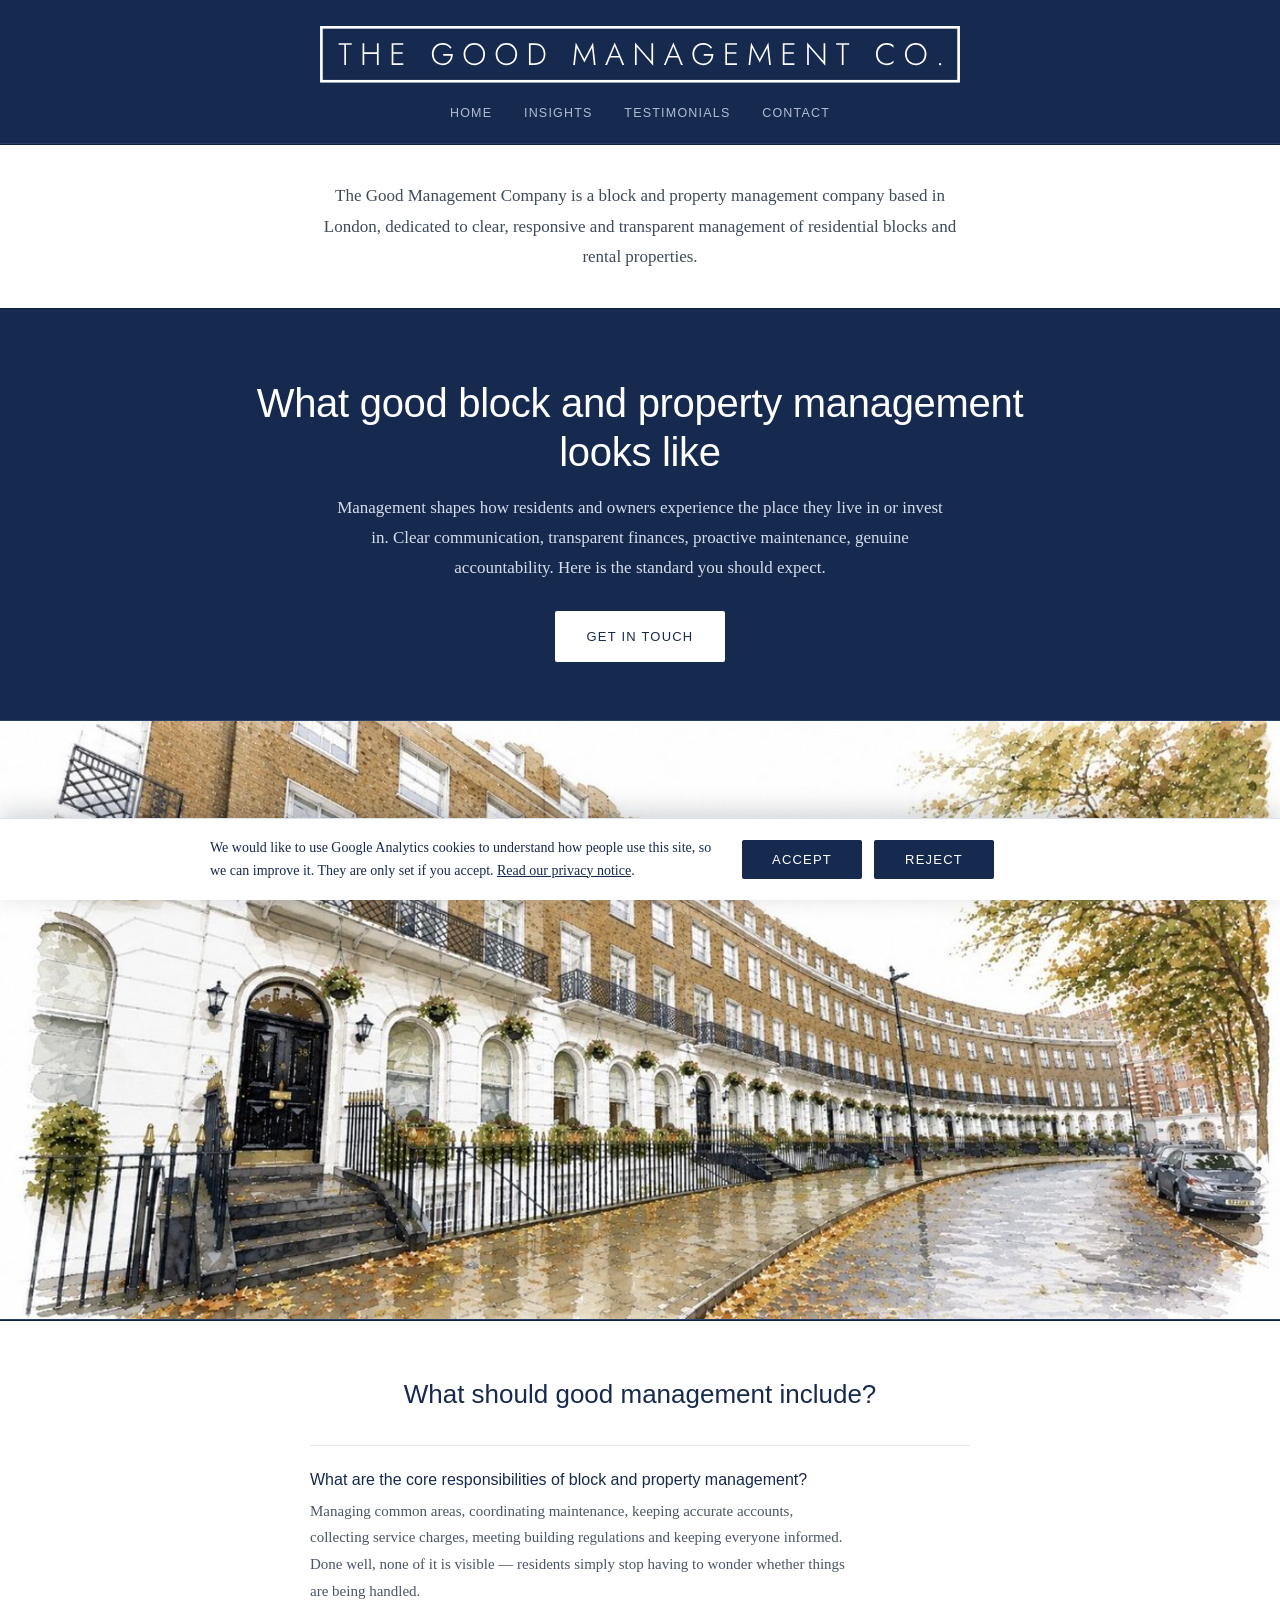
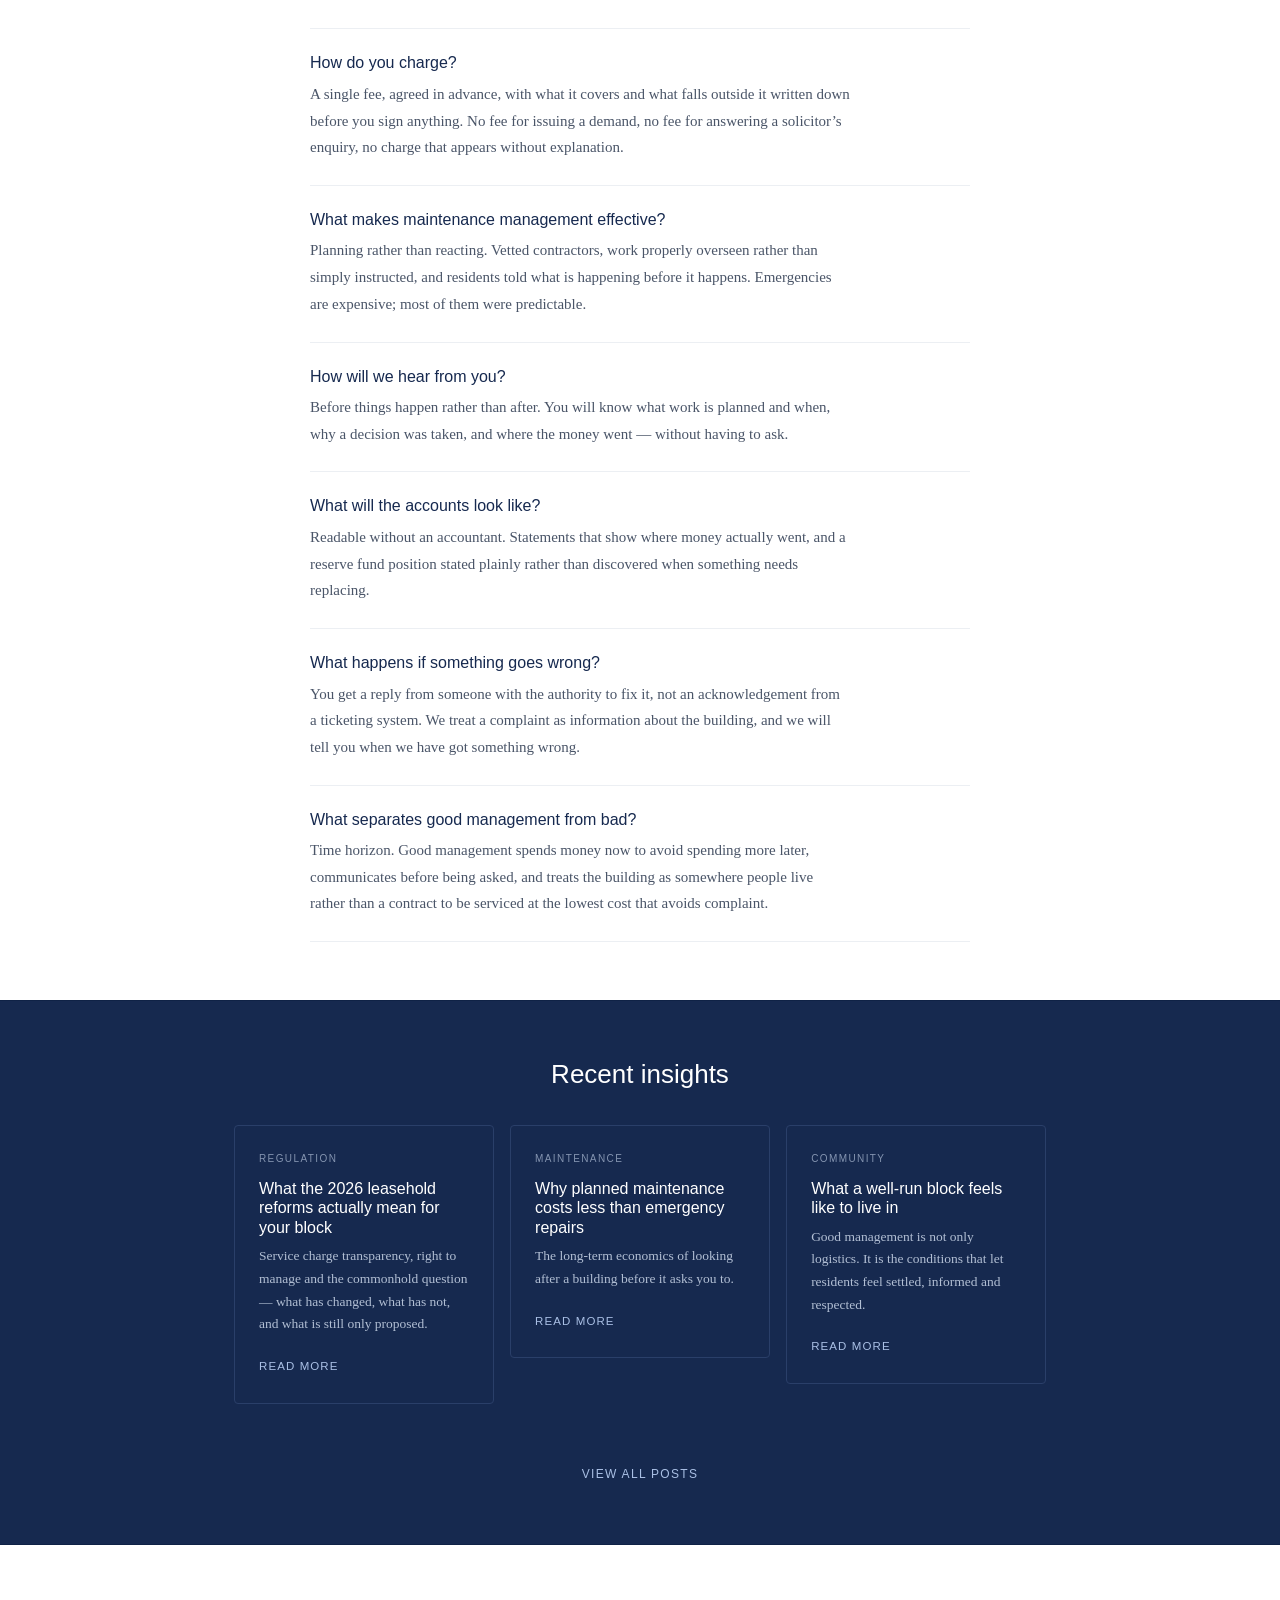
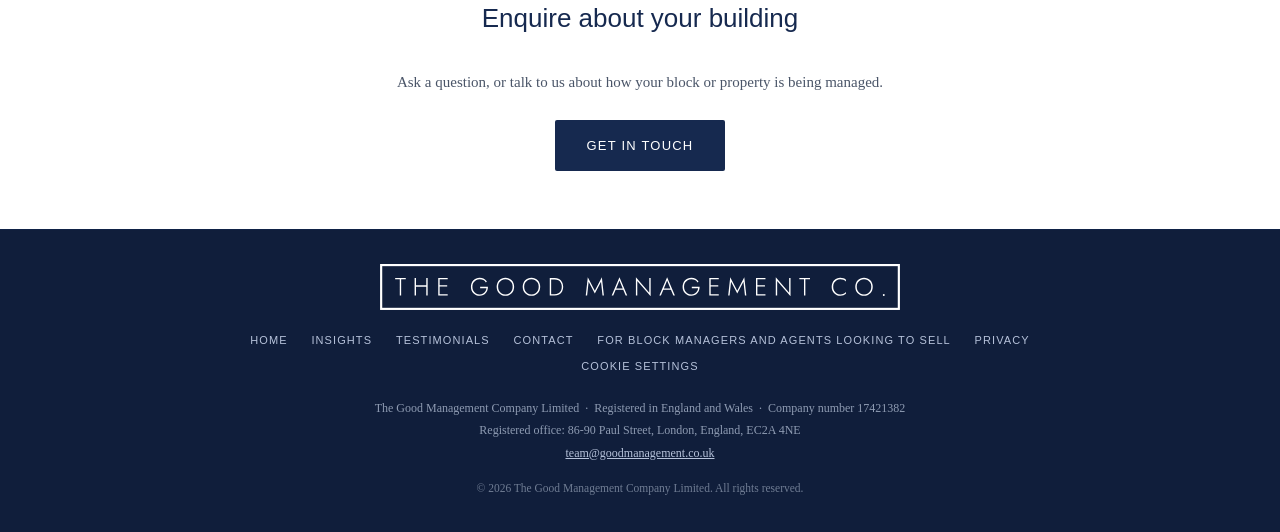
==== commit 6db32d74: "Add files via upload" ====
--- a/index.html
+++ b/index.html
@@ -1,6 +1,27 @@
 <!DOCTYPE html>
 <html lang="en-GB">
 <head>
+<!-- Google tag (gtag.js) -->
+<script async src="https://www.googletagmanager.com/gtag/js?id=G-91WJSMJ180"></script>
+<script>
+  window.dataLayer = window.dataLayer || [];
+  function gtag(){dataLayer.push(arguments);}
+  // Consent Mode: nothing is stored until the visitor accepts (see consent.js).
+  gtag('consent', 'default', {
+    analytics_storage: 'denied',
+    ad_storage: 'denied',
+    ad_user_data: 'denied',
+    ad_personalization: 'denied'
+  });
+  try {
+    if (localStorage.getItem('tgmc-consent') === 'granted') {
+      gtag('consent', 'update', { analytics_storage: 'granted' });
+    }
+  } catch (e) {}
+  gtag('js', new Date());
+
+  gtag('config', 'G-91WJSMJ180');
+</script>
 <meta charset="utf-8">
 <meta name="viewport" content="width=device-width, initial-scale=1">
 <title>The Good Management Company | Block and property management, London</title>
@@ -161,6 +182,7 @@
       <a href="contact.html">Contact</a>
       <a href="sell-your-block-management-business.html">For block managers and agents looking to sell</a>
       <a href="privacy.html">Privacy</a>
+      <a href="#" data-cookie-settings>Cookie settings</a>
     </div>
     <div class="legal">
       The Good Management Company Limited &nbsp;&middot;&nbsp; Registered in England and Wales &nbsp;&middot;&nbsp; Company number 17421382<br>
@@ -171,5 +193,6 @@
   </div>
 </footer>
 
+<script src="consent.js" defer></script>
 </body>
 </html>
--- a/tgmc-styles.css
+++ b/tgmc-styles.css
@@ -178,6 +178,14 @@
 .tag { font-size: 10px; letter-spacing: 1.4px; color: var(--c-muted); margin-bottom: 11px; }
 .more { font-size: 11.5px; color: var(--c-accent); text-decoration: none; letter-spacing: 1.1px; }
 
+/* Light cards (insights page): white face, all type in the page navy. */
+.card-grid--light .card { background: #FFFFFF; border-color: #FFFFFF; }
+.card-grid--light .card h3,
+.card-grid--light .card p,
+.card-grid--light .tag,
+.card-grid--light .more { color: var(--c-ink); }
+.card-grid--light .more:hover { text-decoration: underline; }
+
 /* --- Forms ----------------------------------------------------------------
    Labels sit above fields, always visible. Placeholder text is not a label:
    it disappears the moment someone types, and screen readers skip it.      */
@@ -239,6 +247,16 @@
 .search input:focus { border-color: var(--c-blue); outline: none; box-shadow: 0 0 0 2px rgba(31,58,112,0.12); }
 .search input::placeholder { color: #A8B0BC; }
 
+/* Insights: white search field, navy type. */
+.search--light input { background: #FFFFFF; color: var(--c-ink); border-color: #FFFFFF; }
+.search--light input::placeholder { color: #6B7A95; }
+.search--light input:focus { border-color: #FFFFFF; box-shadow: 0 0 0 3px rgba(169,191,228,0.45); }
+
+/* Insights listing band: top padding matches the space below the search
+   field (its margin + the filter row + the filter margin), so the field
+   sits midway between the white banner and the first row of cards.     */
+.section-listing { padding-top: 95px; }
+
 .search-status { text-align: center; font-size: 13px; color: var(--c-muted); margin: -18px 0 22px; }
 .filters { text-align: center; margin-bottom: var(--s-4); }
 .filters a {
@@ -271,6 +289,36 @@
   h1, h2, h3 { page-break-after: avoid; break-after: avoid; }
   .section { page-break-inside: auto; }
 }
+
+/* --- Cookie banner --------------------------------------------------------
+   Accept and Reject are deliberately the same size and weight: refusing must
+   be as easy as agreeing.                                                    */
+.cookie-banner {
+  position: fixed; left: 0; right: 0; bottom: 0; z-index: 1000;
+  background: #FFFFFF; color: #16294F;
+  border-top: 1px solid #DDE2EA;
+  box-shadow: 0 -6px 24px rgba(10, 20, 40, 0.18);
+  padding: 18px 20px calc(18px + env(safe-area-inset-bottom, 0px));
+}
+.cookie-banner[hidden] { display: none; }
+.cookie-banner__inner {
+  max-width: var(--w-page); margin: 0 auto;
+  display: flex; align-items: center; gap: 20px 28px; flex-wrap: wrap;
+}
+.cookie-banner__text {
+  flex: 1 1 380px; margin: 0;
+  font-family: var(--f-serif); font-size: 14px; line-height: 1.6; color: #16294F;
+}
+.cookie-banner__text a { color: #16294F; text-decoration: underline; }
+.cookie-banner__actions { display: flex; gap: 12px; flex: 0 0 auto; }
+.cookie-btn { background: #16294F; color: #FFFFFF; padding: 12px 26px; min-width: 120px; }
+.cookie-btn:hover { background: #1D3663; }
+.cookie-btn:focus-visible { outline: 2px solid #16294F; outline-offset: 3px; }
+@media (max-width: 560px) {
+  .cookie-banner__actions { width: 100%; }
+  .cookie-btn { flex: 1; }
+}
+@media print { .cookie-banner { display: none !important; } }
 
 /* --- Footer --------------------------------------------------------------- */
 .site-footer { background: #101E3B; padding: var(--s-4) 0; text-align: center; }
@@ -315,6 +363,10 @@
 :focus-visible { outline: 2px solid var(--c-blue); outline-offset: 3px; }
 
 
+/* Emphasised phrase in body copy: regular weight, heading colour.
+   Turns navy automatically inside .section-white. */
+.emph { font-weight: 400; color: var(--c-blue); }
+
 /* --- White sections ----------------------------------------------------------
    Rule: one white section per page, on whatever that page most wants read.
    Not alternated — navy and white in rhythm reads as stripes and loses the
@@ -332,6 +384,7 @@
 .section-white .tag { color: #7C8AA3; }
 .section-white .qa { border-top-color: #E2E6EC; }
 .section-white .qa-item { border-bottom-color: #ECEFF3; }
+.section-white .emph { color: #16294F; }
 .section-white .card { border-color: #DDE2EA; }
 .section-white .card p { color: #56606F; }
 .section-white .more, .section-white a { color: #16294F; }
